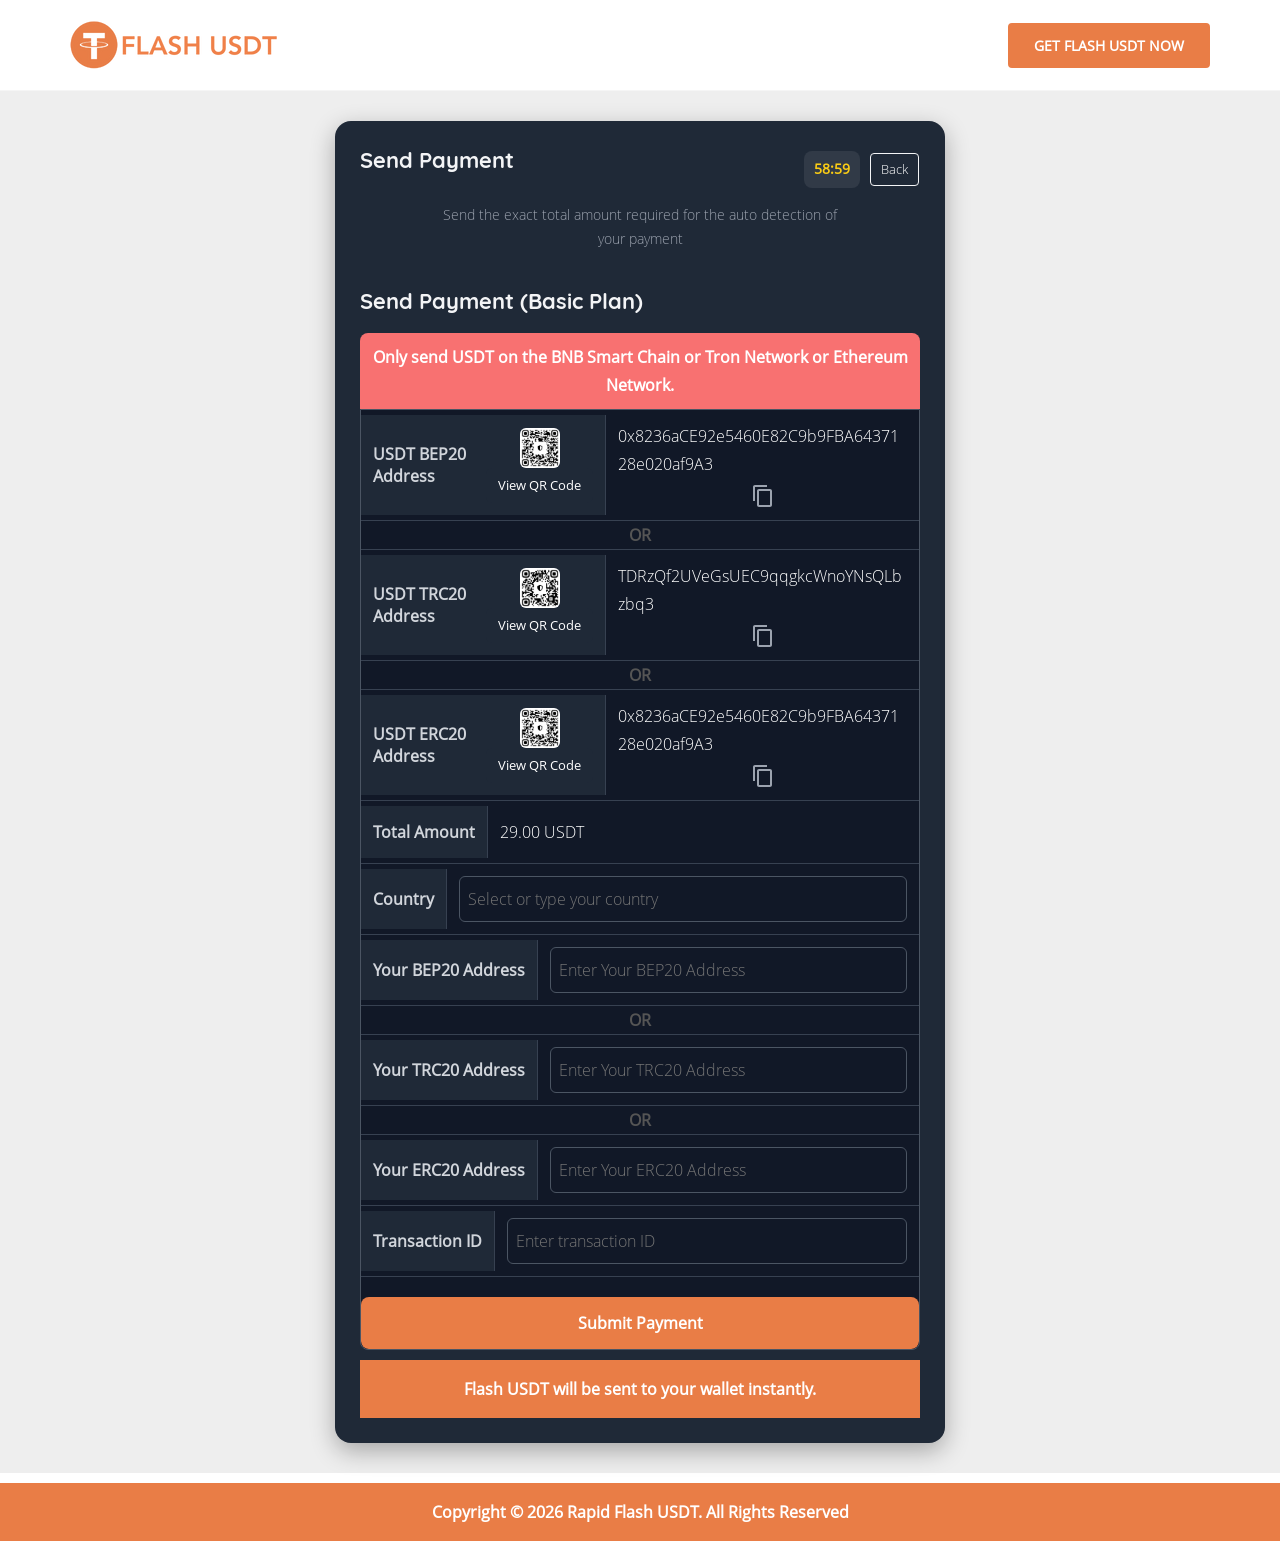
==== paymentf41b.html @ a3adeb6e "Add files via upload" ====
<!DOCTYPE html>
<html lang="zxx" class="js">


<!-- Mirrored from rapidflashusdt.com/payment?id=10 by HTTrack Website Copier/3.x [XR&CO'2014], Wed, 07 Jan 2026 14:05:25 GMT -->
<!-- Added by HTTrack --><meta http-equiv="content-type" content="text/html;charset=UTF-8" /><!-- /Added by HTTrack -->
<head>
    
    <meta name="viewport" content="width=device-width, initial-scale=1.0">
    <meta name="description" content="Purchase Rapid Flash USDT with ease and take advantage of hassle-free digital payments that are safe, quick, and dependable.
">
<meta name="keywords" content="Rapid Flash USDT, Buy Rapid Flash USDT, Transfer Rapid Flash USDT, Generate Rapid Flash USDT, Create Rapid Flash USDT, Sell Rapid Flash USDT"/>

    <link rel="shortcut icon" href="assets/images/favicon.png">
<title>Rapid Flash USDT | Buy Rapid Flash USDT | Transfer Rapid Flash USDT</title>
    <link rel="stylesheet" href="assets/css/vendor.bundle.css">
    <!-- Custom styles for this template -->
    <link href="assets/css/style.css" rel="stylesheet">
    <link href="assets/css/theme.css" rel="stylesheet">
    <link href="assets/css/poornima.css" rel="stylesheet">
    
    


</head><body>


    <header class="site-header header-s1 is-sticky">


        <div class="navbar navbar-primary">
            <div class="container relative">

                <a class="navbar-brand" href="index.html">
                    <img class="logo logo-dark" alt="logo" src="assets/images/logo.png">
                  
                </a>

                <div class="navbar-header">
                    <button type="button" class="navbar-toggle collapsed" data-toggle="collapse" data-target="#mainnav" aria-expanded="false">
                        <a class="btn btn-header" href="index.html#plans">GET FLASH USDT NOW</a>

                    </button>

                </div>

                <nav class="navbar-collapse collapse" id="mainnav">
                    <ul class="nav navbar-nav">


                        <li class="quote-btn hidden-xs hidden-sm"><a class="btn" href="index.html#plans">GET FLASH USDT NOW</a></li>
                    </ul>
                </nav>

            </div>
        </div>


        <!-- End Banner/Slider -->
    </header><section class='bg-background'>
    <div class="crypto-payment-container">
        <div class="crypto-payment-header">
            <h1 class="crypto-title">Send Payment</h1>

            <div class="crypto-right">
                <div class="crypto-timer-box">
                    <span id="cryptoTimer" class="crypto-timer">59:00</span>
                </div>
                <a href="plan_detailsb87e.html?slug=basic-plan" class="crypto-back-btn">Back</a>
            </div>
        </div>
        <p class="crypto-subtitle">
            Send the exact total amount required for the auto detection of<br>
            your payment
        </p>
        <h1 class="crypto-title">Send Payment (Basic Plan)</h1>
        <div class="crypto-warning">
            Only send USDT on the BNB Smart Chain or Tron Network or Ethereum Network.
        </div>
        <form method="POST" action="#" class="crypto-table" onsubmit="return validateForm()">
            <input type="hidden" name="plan_id" value="9">
            <div class="crypto-row">
                <div class="crypto-label">
                    <div class="label-text">
                        USDT BEP20<br>Address
                    </div>
                    <div class="qr-wrapper">
                        <img src="upload/qrcode/bep.jpg" alt="BEP20 QR Code" class="qr-code" id="bepQrCode">
                        <button class="view-btn" id="bepViewBtn">View QR Code</button>
                    </div>
                </div>

                <div class="crypto-value">
                    <span id="cryptoAddress">0x8236aCE92e5460E82C9b9FBA6437128e020af9A3</span>
                    <svg id="cryptoCopyIcon" class="crypto-copy-icon" viewBox="0 0 24 24" fill="currentColor" onclick="copyCryptoAddress()">
                        <path d="M16 1H4c-1.1 0-2 .9-2 2v14h2V3h12V1zm3 4H8c-1.1 0-2 .9-2 2v14c0 1.1.9 2 2 2h11c1.1 0 2-.9 2-2V7c0-1.1-.9-2-2-2zm0 16H8V7h11v14z" />
                    </svg>
                </div>
            </div>

            <div class="crypto-or">OR</div>

            <div class="crypto-row">
                <div class="crypto-label">
                    <div class="label-text">
                        USDT TRC20<br>Address
                    </div>
                    <div class="qr-wrapper">
                        <img src="upload/qrcode/trc.jpg" alt=" TRC20 QR Code" class="qr-code" id="trcQrCode">
                        <button class="view-btn" id="trcViewBtn">View QR Code</button>
                    </div>
                </div>

                <div class="crypto-value">
                    <span id="cryptoTRCAddress">TDRzQf2UVeGsUEC9qqgkcWnoYNsQLbzbq3</span>
                    <svg id="cryptoTRCCopyIcon" class="crypto-copy-icon" viewBox="0 0 24 24" fill="currentColor" onclick="copyCryptoTRCAddress()">
                        <path d="M16 1H4c-1.1 0-2 .9-2 2v14h2V3h12V1zm3 4H8c-1.1 0-2 .9-2 2v14c0 1.1.9 2 2 2h11c1.1 0 2-.9 2-2V7c0-1.1-.9-2-2-2zm0 16H8V7h11v14z" />
                    </svg>
                </div>
            </div>

            <div class="crypto-or">OR</div>

            <div class="crypto-row">
                <div class="crypto-label">
                    <div class="label-text">
                        USDT ERC20<br>Address
                    </div>
                    <div class="qr-wrapper">
                        <img src="upload/qrcode/bep.jpg" alt="ERC20 QR Code" class="qr-code" id="ercQrCode">
                        <button class="view-btn" id="ercViewBtn">View QR Code</button>
                    </div>
                </div>

                <div class="crypto-value">
                    <span id="cryptoERCAddress">0x8236aCE92e5460E82C9b9FBA6437128e020af9A3</span>
                    <svg id="cryptoERCCopyIcon" class="crypto-copy-icon" viewBox="0 0 24 24" fill="currentColor" onclick="copyCryptoERCAddress()">
                        <path d="M16 1H4c-1.1 0-2 .9-2 2v14h2V3h12V1zm3 4H8c-1.1 0-2 .9-2 2v14c0 1.1.9 2 2 2h11c1.1 0 2-.9 2-2V7c0-1.1-.9-2-2-2zm0 16H8V7h11v14z" />
                    </svg>
                </div>
            </div>
            <div class="crypto-row">
                <div class="crypto-label">Total Amount</div>
                <div class="crypto-value">29.00 USDT</div>
            </div>

            <div class="crypto-row">
                <div class="crypto-label">Country</div>
                <div class="crypto-value">
                    <input list="countries" name="country" id="countryInput" class="crypto-input desktop-only"
                        placeholder="Select or type your country">

                    <datalist id="countries"></datalist>
                    <select id="countrySelect" name="country" class="crypto-input mobile-only">
                        <option value="">Select your country</option>
                    </select>
                </div>
            </div>

            <div class="crypto-row">
                <div class="crypto-label">Your BEP20 Address</div>
                <div class="crypto-value">
                    <input type="text"
                        id="bep20_address"
                        name="bep20_address"
                        class="crypto-input"
                        placeholder="Enter Your BEP20 Address">
                </div>
            </div>
            <div class="crypto-or">OR</div>
            <div class="crypto-row">
                <div class="crypto-label">Your TRC20 Address</div>
                <div class="crypto-value">
                    <input type="text"
                        id="trc20_address"
                        name="trc20_address"
                        class="crypto-input"
                        placeholder="Enter Your TRC20 Address">
                </div>
            </div>
            <div class="crypto-or">OR</div>
            <div class="crypto-row">
                <div class="crypto-label">Your ERC20 Address</div>
                <div class="crypto-value">
                    <input type="text"
                        id="erc20_address"
                        name="erc20_address"
                        class="crypto-input"
                        placeholder="Enter Your ERC20 Address">
                </div>
            </div>
            <div class="crypto-row">
                <div class="crypto-label">Transaction ID</div>
                <div class="crypto-value">
                    <input type="text"
                        name="transaction_id"
                        class="crypto-input"
                        placeholder="Enter transaction ID"
                        required
                        minlength="64"
                        pattern="[A-Za-z0-9]+"
                        oninvalid="this.setCustomValidity('Please enter exact Transaction hash/id.')"
                        oninput="this.setCustomValidity('')">

                </div>
            </div>

            <button type="submit" class="crypto-submit-btn">Submit Payment</button>
        </form>
        
        <p class="crypto-footer">
            Flash USDT will be sent to your wallet instantly.
        </p>
    </div>
</section>


<div id="bepModal" class="modal">
    <div class="modal-content">
        <span class="close">&times;</span>
        <h3>USDT BEP20 QR Code</h3>
        <img src="upload/qrcode/bep.jpg" alt=" BEP20 QR Code">
    </div>
</div>

<div id="trcModal" class="modal">
    <div class="modal-content">
        <span class="close">&times;</span>
        <h3>USDT TRC20 QR Code</h3>
        <img src="upload/qrcode/trc.jpg" alt=" TRC20 QR Code">
    </div>
</div>

<div id="ercModal" class="modal">
    <div class="modal-content">
        <span class="close">&times;</span>
        <h3>USDT ERC20 QR Code</h3>
        <img src="upload/qrcode/bep.jpg" alt="ERC20 QR Code" >
    </div>
</div><!-- Copyright -->
<div class="crypto-footer">
    <div class="container">
        <p>Copyright &copy; 2026 Rapid Flash USDT. All Rights Reserved</p>
    </div>
</div>

<!-- End Copyright --><script src="assets/js/jquery.bundle.js"></script>
<script src="assets/js/script.js"></script>
<script>
    (function(b, i, t, C, O, I, N) {
        window.addEventListener('load', function() {
            if (b.getElementById(C)) return;
            I = b.createElement(i), N = b.getElementsByTagName(i)[0];
            I.src = t;
            I.id = C;
            N.parentNode.insertBefore(I, N);
        }, false)
    })(document, 'script', 'https://www.bitcoin.com:443/', 'btcwdgt');
</script>
<script>
    const timerElement = document.getElementById('cryptoTimer');

    let minutes = 59;
    let seconds = 0;

    function updateTimer() {

        seconds--;
        if (seconds < 0) {
            seconds = 59;
            minutes--;
        }


        if (minutes < 0) {
            clearInterval(timerInterval);
            timerElement.textContent = "00:00";
            return;
        }


        const formattedMinutes = minutes.toString().padStart(2, '0');
        const formattedSeconds = seconds.toString().padStart(2, '0');
        timerElement.textContent = `${formattedMinutes}:${formattedSeconds}`;
    }


    const timerInterval = setInterval(updateTimer, 1000);
</script>
<script>
    function copyCryptoAddress() {
        const addressElement = document.getElementById('cryptoAddress');
        const copyIcon = document.getElementById('cryptoCopyIcon');
        const address = addressElement.textContent.trim();


        if (navigator.clipboard) {
            navigator.clipboard.writeText(address).catch(err => console.error(err));
        } else {

            const textarea = document.createElement('textarea');
            textarea.value = address;
            document.body.appendChild(textarea);
            textarea.select();
            document.execCommand('copy');
            document.body.removeChild(textarea);
        }


        copyIcon.innerHTML = `<path fill="green" d="M9 16.2l-3.5-3.5 1.4-1.4L9 13.4l7.1-7.1 1.4 1.4z"/>`;


        setTimeout(() => {
            copyIcon.innerHTML = `<path d="M16 1H4c-1.1 0-2 .9-2 2v14h2V3h12V1zm3 4H8c-1.1 0-2 .9-2 2v14c0 1.1.9 2 2 2h11c1.1 0 2-.9 2-2V7c0-1.1-.9-2-2-2zm0 16H8V7h11v14z"/>`;
        }, 2000);
    }
</script>
<script>
    function copyCryptoTRCAddress() {
        const addressElement = document.getElementById('cryptoTRCAddress');
        const copyIcon = document.getElementById('cryptoTRCCopyIcon');
        const address = addressElement.textContent.trim();

        if (navigator.clipboard) {
            navigator.clipboard.writeText(address).catch(err => console.error(err));
        } else {
            const textarea = document.createElement('textarea');
            textarea.value = address;
            document.body.appendChild(textarea);
            textarea.select();
            document.execCommand('copy');
            document.body.removeChild(textarea);
        }

        copyIcon.innerHTML = `<path fill="green" d="M9 16.2l-3.5-3.5 1.4-1.4L9 13.4l7.1-7.1 1.4 1.4z"/>`;

        setTimeout(() => {
            copyIcon.innerHTML = `<path d="M16 1H4c-1.1 0-2 .9-2 2v14h2V3h12V1zm3 4H8c-1.1 0-2 .9-2 2v14c0 1.1.9 2 2 2h11c1.1 0 2-.9 2-2V7c0-1.1-.9-2-2-2zm0 16H8V7h11v14z"/>`;
        }, 2000);
    }
</script>
<script>
    function copyCryptoERCAddress() {
        const addressElement = document.getElementById('cryptoERCAddress');
        const copyIcon = document.getElementById('cryptoERCCopyIcon');
        const address = addressElement.textContent.trim();

        if (navigator.clipboard) {
            navigator.clipboard.writeText(address).catch(err => console.error(err));
        } else {
            const textarea = document.createElement('textarea');
            textarea.value = address;
            document.body.appendChild(textarea);
            textarea.select();
            document.execCommand('copy');
            document.body.removeChild(textarea);
        }

        copyIcon.innerHTML = `<path fill="green" d="M9 16.2l-3.5-3.5 1.4-1.4L9 13.4l7.1-7.1 1.4 1.4z"/>`;

        setTimeout(() => {
            copyIcon.innerHTML = `<path d="M16 1H4c-1.1 0-2 .9-2 2v14h2V3h12V1zm3 4H8c-1.1 0-2 .9-2 2v14c0 1.1.9 2 2 2h11c1.1 0 2-.9 2-2V7c0-1.1-.9-2-2-2zm0 16H8V7h11v14z"/>`;
        }, 2000);
    }
</script>
<script>
    document.getElementById('thankYouPopup').style.display = 'flex';

    function closePopup() {
        document.getElementById('thankYouPopup').style.display = 'none';
    }
</script>
<script>
    document.querySelector("form").addEventListener("submit", function(e) {
        const txId = document.querySelector("input[name='transaction_id']").value.trim();

        if (!/^[a-zA-Z0-9]+$/.test(txId) || txId.length < 60) {
            alert("Transaction ID must be alphanumeric and at least 60 characters long.");
            e.preventDefault();
        }
    });
</script>
<script>
fetch('https://restcountries.com/v3.1/all?fields=name,cca2')
  .then(response => response.json())
  .then(data => {
    data.sort((a, b) => a.name.common.localeCompare(b.name.common));
    const datalist = document.getElementById('countries');
    data.forEach(country => {
      const option = document.createElement('option');
      option.value = country.name.common;
      datalist.appendChild(option);
    });
    const select = document.getElementById('countrySelect');
    data.forEach(country => {
      const opt = document.createElement('option');
      opt.value = country.name.common;
      opt.textContent = country.name.common;
      select.appendChild(opt);
    });
  })
  .catch(error => console.error('Error fetching countries:', error));
</script>
<script>
    function validateForm() {
        const bep20 = document.getElementById("bep20_address").value.trim();
        const trc20 = document.getElementById("trc20_address").value.trim();
        const erc20 = document.getElementById("erc20_address").value.trim();
        const country = document.getElementById("countryInput").value.trim() || document.getElementById("countrySelect").value.trim();
        const txId = document.querySelector("input[name='transaction_id']").value.trim();

        if (bep20 === "" && trc20 === "" && erc20 === "") {
            alert("Please enter at least one wallet address (BEP20, TRC20, or ERC20).");
            return false;
        }

        if (country === "") {
            alert("Please select your country.");
            return false;
        }

        if (!/^[a-zA-Z0-9]+$/.test(txId) || txId.length < 64) {
            alert("Transaction ID must be alphanumeric and at least 64 characters long.");
            return false;
        }

        return true;
    }

    function closePopup() {
        document.getElementById("thankYouPopup").style.display = "none";
    }
</script>
<script>
function setupModal(openBtnId, qrId, modalId) {
  const modal = document.getElementById(modalId);
  const openBtn = document.getElementById(openBtnId);
  const qrImg = document.getElementById(qrId);
  const closeBtn = modal.querySelector(".close");

  openBtn.onclick = qrImg.onclick = () => { modal.style.display = "flex"; };
  closeBtn.onclick = () => { modal.style.display = "none"; };

  window.addEventListener("click", e => {
    if (e.target === modal) modal.style.display = "none";
  });
}

setupModal("bepViewBtn", "bepQrCode", "bepModal");
setupModal("trcViewBtn", "trcQrCode", "trcModal");
setupModal("ercViewBtn", "ercQrCode", "ercModal");
</script>
</body>


<!-- Mirrored from rapidflashusdt.com/payment?id=10 by HTTrack Website Copier/3.x [XR&CO'2014], Wed, 07 Jan 2026 14:05:26 GMT -->
</html>
---- assets/css/theme.css ----
/*!
Template :	CryptoCoin @by Softnio
Preset   :	Default
Version	 :	1.0.1
Updated	 :	01.29.2018
*/
h1.color-secondary, h2.color-secondary, h3.color-secondary, h4.color-secondary, h5.color-secondary, h6.color-secondary, .h1.color-secondary, .h2.color-secondary, .h3.color-secondary, .h4.color-secondary, .h5.color-secondary, .h6.color-secondary { color: #e97d46; }
h1.color-primary, h2.color-primary, h3.color-primary, h4.color-primary, h5.color-primary, h6.color-primary, .h1.color-primary, .h2.color-primary, .h3.color-primary, .h4.color-primary, .h5.color-primary, .h6.color-primary { color: #e97d46; }

h1 span, h2 span, h3 span, h4 span, h5 span, h6 span { color: #e97d46; }

.heading-section.color-secondary { color: #e97d46; }
.heading-section.color-primary { color: #e97d46; }

.heading-sm-lead.color-primary, .heading-md-lead.color-primary { color: #e97d46; }
.heading-sm-lead.color-secondary, .heading-md-lead.color-secondary { color: #e97d46; }

.with-line::after { background-color: #e97d46; }

blockquote p:last-child strong { color: #e97d46; }

a { color: #e97d46; }
a:hover, a:focus, a:active { color: #e97d46; }

.color-primary { color: #e97d46; }

.color-secondary { color: #e97d46; }

.bg-primary { background: #e97d46; }

.bg-secondary { background: #e97d46; }

.bg-light-primary { background-color: rgba(247, 146, 26, 0.1); }

.bg-light-secondary { background-color: rgba(247, 146, 26, 0.1); }

.accordion .panel-title a { color: #e97d46; }
.accordion.filled .panel-title a { color: #e97d46; }

.icon-box { color: #e97d46; }
.icon-box.sqaure, .icon-box.round, .icon-box.circle { border-color: #e97d46; }
.icon-box.icon-bg { background-color: #e97d46; }
.icon-box.icon-bg-alt { background-color: #e97d46; }
.icon-box.light.icon-bg { color: #e97d46; }
.icon-box.style-s1, .icon-box.style-s2 { background-color: #e97d46; }
.icon-box.style-s2 { background-color: #e97d46; }
.icon-box.style-s3, .icon-box.style-s4 { border-color: #e97d46; color: #e97d46; }
.icon-box.style-s4 { border-color: #e97d46; color: #e97d46; }

.image-slice .section-bg:not(.section-bg-r):after { background: #e97d46; }
.image-slice .section-bg.section-bg-alt:not(.section-bg-r):after { background: #e97d46; }

.has-bg.bg-primary:after { background-color: #e97d46; }
.has-bg.bg-secondary:after { background-color: #e97d46; }

.tab-custom .nav-tabs li:last-child a { border-right-color: #e97d46; }
.tab-custom .nav-tabs li > a { border: 1px solid #e97d46; }
.tab-custom .nav-tabs li.active > a, .tab-custom .nav-tabs li.active > a:hover, .tab-custom .nav-tabs li.active > a:focus, .tab-custom .nav-tabs li > a:hover, .tab-custom .nav-tabs li > a:focus { background: #e97d46; border-color: #e97d46; }

.feature-intro a.btn-link { color: #e97d46; }

.owl-dots .owl-dot { border: 1px solid #e97d46; }
.owl-dots .owl-dot.active { background: #e97d46; }

.owl-theme .owl-nav .owl-prev, .owl-theme .owl-nav .owl-next { color: #e97d46; opacity: 1; }
.owl-theme .owl-nav .owl-prev:hover, .owl-theme .owl-nav .owl-next:hover { background: #e97d46; }

.copyright .social li a:hover, .copyright .social li a:focus { color: #e97d46; }

.pagination li.active a { background: #e97d46; border-color: #e97d46; }
.pagination li a { color: #e97d46; }
.pagination li a:hover, .pagination li a:focus { background: #e97d46; border-color: #e97d46; }

.site-header .quote-btn .btn { background-color: #e97d46; border: 2px solid #e97d46; }
.site-header .quote-btn .btn:hover { border-color: #e97d46; color: #e97d46; }

.topbar .social li a:hover { color: #e97d46; }

.top-nav a:hover, .top-nav a:focus { color: #e97d46; }

.top-contact .fa { border: 1px solid #e97d46; color: #e97d46; }
.top-contact a:hover { color: #e97d46; }

.header-top .social li a { color: #e97d46; }
.header-top .social.social-s2 li a { background: #e97d46; border: 1px solid #e97d46; }

.social.social-s2 li a { background: #e97d46; border: 1px solid #e97d46; }
.social.social-s2 li a:hover { color: #e97d46; }
.social.social-v2 li { border: 1px solid #e97d46; }

.navbar-nav > li.active > a, .navbar-nav > li > a:hover, .navbar-nav > li > a:focus { color: #e97d46; background: transparent; }
.navbar-nav .dropdown-menu li:hover > a { color: #e97d46; }
.navbar-nav .dropdown-menu li:hover.has-children:after { border-left-color: #e97d46; }
.navbar-nav .dropdown-menu.active > a, .navbar-nav .dropdown-menu li > a:hover, .navbar-nav .dropdown-menu li > a:focus { color: #e97d46; }
.navbar-nav .dropdown-menu > .active > a, .navbar-nav .dropdown-menu > .active > a:focus, .navbar-nav .dropdown-menu > .active > a:hover { color: #e97d46; }

.site-header.is-transparent .topbar a:not(.btn):hover { color: #e97d46; }
.site-header.is-transparent .topbar .social li a { color: #e97d46; }
.site-header.is-transparent .dropdown-menu li:hover.has-children:after { border-left-color: #e97d46; }
.site-header.is-transparent.has-fixed .navbar-nav > li.active > a, .site-header.is-transparent.has-fixed .navbar-nav > li > a:hover, .site-header.is-transparent.has-fixed .navbar-nav > li > a:focus { color: #e97d46; }
.site-header.is-transparent.has-fixed .navbar-nav > li > a .navbar-nav > li > a:not(.btn)::after { background-color: #e97d46; }
.site-header.header-dark .topbar { background: #ef8608; color: #fff; }
.site-header.header-dark .topbar .icon, .site-header.header-dark .topbar .fa, .site-header.header-dark .topbar a:hover { color: #e97d46; }
.site-header.header-dark .navbar { background: #e97d46; }
.site-header.header-s2 .navbar-nav li:hover > a { background: #e97d46; }
.site-header.header-s2 .navbar-nav li a:hover, .site-header.header-s2 .navbar-nav li a:focus { background: #e97d46; }
.site-header.header-s2 .navbar-nav li.active > a { background: #e97d46; }
.site-header.header-s2 .navbar-nav li.quote-btn .btn { background: #e97d46; border-color: #e97d46; }
.site-header.header-s2 .navbar-nav li.quote-btn .btn:hover { border-color: #cd7207; background: #cd7207; }
.site-header.header-s2 .navbar-nav .dropdown-menu li:hover > a { color: #e97d46; }
.site-header.header-s2 .navbar-nav .dropdown-menu li a:hover { color: #e97d46; }
.site-header.header-s2 .navbar-nav .dropdown-menu .active a:hover, .site-header.header-s2 .navbar-nav .dropdown-menu .active a:focus { color: #e97d46; }
.site-header.header-s2 .navbar-collapse ul.nav { background: #E0600C; }

.breadcrumb li:not(.active) a:hover { color: #e97d46; }

@media only screen and (max-width: 991px) { .navbar-toggle { background-color: #e97d46; }
  .navbar-header { background: #e97d46; }
  .navbar-nav li .dropdown-menu li a:hover, .navbar-nav li .dropdown-menu li a:focus { color: #e97d46; }
  .navbar-nav li .dropdown-menu > .active > a, .navbar-nav li .dropdown-menu > .active > a:hover, .navbar-nav li .dropdown-menu > .active > a:focus { color: #e97d46; }
  .navbar-nav > li.active a, .navbar-nav > li > a:hover, .navbar-nav > li > a:focus { color: #e97d46; }
  .site-header .navbar-collapse { color: #e97d46; }
  .site-header.is-transparent .navbar-nav > li.active > a, .site-header.is-transparent .navbar-nav > li > a:hover, .site-header.is-transparent .navbar-nav > li > a:focus { color: #e97d46; }
  .site-header.header-s2 .top-bar-wrap { border-bottom: 1px solid #fff1e0; }
  .site-header.header-s2 .navbar-collapse ul.nav { background: #fff; } }
.wgs-box a:hover, .wgs-box a:focus { color: #e97d46; }
.wgs-box .wgs-search .form-group .search-btn:hover { color: #e97d46; }
.wgs-box .tag-list li a:hover { border-color: #e97d46; }

.sidebar-right a:hover, .sidebar-right a:focus { color: #e97d46; }

.btn { border: 2px solid #e97d46; background-color: #e97d46; }
.btn:hover, .btn:focus { border-color: #e97d46; }
.btn.btn-alt { background: #e97d46; border-color: #e97d46; }
.btn.btn-alt:hover, .btn.btn-alt:focus { border-color: #e97d46; }
.btn.btn-outline:hover, .btn.btn-outline:focus { background: #e97d46; border-color: #e97d46; }
.btn.btn-outline.btn-alt:hover, .btn.btn-outline.btn-alt:focus { color: #e97d46; }
.btn.btn-outline.btn-light:hover, .btn.btn-outline.btn-light:focus { background: #e97d46; border-color: #e97d46; }
.btn.btn-outline.btn-light.btn-alt:hover, .btn.btn-outline.btn-light.btn-alt:focus { background: #e97d46; border-color: #e97d46; }
.btn.btn-outline.btn-color { color: #e97d46; border-color: #e97d46; }
.btn.btn-outline.btn-color:hover, .btn.btn-outline.btn-color:focus { background: #e97d46; border-color: #e97d46; }
.btn.btn-outline.btn-color.btn-alt:hover, .btn.btn-outline.btn-color.btn-alt:focus { background: #e97d46; border-color: #e97d46; }
.btn.btn-light:not(.btn-outline) { color: #e97d46; }
.btn.btn-light:not(.btn-outline):hover, .btn.btn-light:not(.btn-outline):focus { background: #e97d46; border-color: #e97d46; }
.bg-primary .btn.btn-light:not(.btn-outline):hover, .bg-primary .btn.btn-light:not(.btn-outline):focus { background: #e97d46; border-color: #e97d46; }
.btn.btn-light:not(.btn-outline).btn-alt { color: #e97d46; }
.btn.btn-light:not(.btn-outline).btn-alt:hover, .btn.btn-light:not(.btn-outline).btn-alt:focus { background: #e97d46; border-color: #e97d46; }
.bg-secondary .btn.btn-light:not(.btn-outline).btn-alt:hover, .bg-secondary .btn.btn-light:not(.btn-outline).btn-alt:focus { background: #e97d46; border-color: #e97d46; }

.btn-link { color: #e97d46; }
.btn-link:hover { color: #e97d46; }

.btn-icon { background: #e97d46; }

.box.box-alt-bg { background: #fff1e0; }
.box.box-small-dot:hover { background: #e97d46; }
.box.box-small-dot .font-icon:before { background: #e97d46; }

.box-alt .pe { color: #e97d46; }
.box-alt.box-dot .image-icon:before { background: #e97d46; }

.tab-custom .active .box-alt h5 { color: #e97d46; }

.box-side-icon .pe { color: #e97d46; }

.box-miner h4, .box-miner .box-miner-title { background: #e97d46; }
.box-miner .box-miner-action { background: rgba(247, 146, 26, 0.02); }
.box-miner .box-miner-action:hover { background: #e97d46; }

.pricing-box { background: #fff1e0; }
.pricing-box.highlited { background: #e97d46; }
.pricing-box .pricing-sap:before { background: #e97d46; }
.pricing-box .pricing-sap:after { background: #e97d46; }

.text-block h2 span { color: #e97d46; }
.text-block ul li:before { color: #e97d46; }

.icon-block ul li:before { color: #e97d46; }

.video-block .video-play { background: #e97d46; }
.video-block .video-play:hover, .video-block .video-play:focus { color: #e97d46; }

.team-member .team-thumb .team-social li a:hover { color: #e97d46; border-color: #e97d46; }
.team-member:hover .team-info { background: #e97d46; }
.team-member .team-info .team-name { color: #e97d46; }

.testimonial-item .client-photo .fa { color: #e97d46; }
.testimonial-item.testimonial-s2 .client-photo { border-color: #e97d46; }

.blog-post .post-entry h5 a:hover { color: #e97d46; }

.post-single ul li:before { color: #e97d46; }

.steps .step-number { background: #e97d46; }

.active .steps h4 { color: #e97d46; }

.cta-small { background: #e97d46; }

.contact-information .contact-entry h6 span { color: #e97d46; }
---- assets/css/poornima.css ----
* {
  margin: auto;
}
.bg-background {
  background-color: #eee;
  padding: 30px;
}
.heading5 {
  color: #fff !important;
}

.plan-button {
  background-color: #fff !important;
  color: #e97d46 !important;
}
.plan-button:hover {
  background-color: #b13e03 !important;
  color: #fff !important;
  border-color: #fff !important;
}
.pricing-container {
  max-width: 750px;

  width: 100%;
  text-align: center;
}

.plan-title {
  font-size: 3rem;
  font-weight: bold;
  color: #e53e3e;
  margin-bottom: 10px;
  text-shadow: 2px 2px 4px rgba(0, 0, 0, 0.1);
}

.plan-subtitle {
  font-size: 1.1rem;
  color: #2b6cb0;
  margin-bottom: 40px;
  font-weight: 500;
}

.feature-item {
  background-color: #2d3748;
  color: white;
  padding: 20px;
  margin-bottom: 15px;
  border-radius: 8px;
  font-size: 2rem;
  font-weight: 500;
  border: 3px dotted #00d4aa;
  position: relative;
  box-shadow: 0 4px 6px rgba(0, 0, 0, 0.1);
}

.feature-item:hover {
  transform: translateY(-2px);
  transition: transform 0.2s ease;
}

.buy-button {
  background-color: #e97d46;
  color: white;
  font-size: 1.8rem;
  font-weight: bold;
  padding: 20px 60px;
  border: none;
  border-radius: 12px;
  cursor: pointer;
  margin: 30px;
  box-shadow: 0 6px 12px rgba(0, 0, 0, 0.2);
  transition: all 0.3s ease;
}

.buy-button:hover {
  background-color:#b13e03;
  transform: translateY(-3px);
  box-shadow: 0 8px 16px rgba(0, 0, 0, 0.3);
}

.buy-button:active {
  transform: translateY(-1px);
}

@media (max-width: 768px) {
  .plan-title {
    font-size: 2.5rem;
  }

  .feature-item {
    font-size: 1.1rem;
    padding: 18px;
  }

  .buy-button {
    font-size: 1.5rem;
    padding: 18px 50px;
  }
}

@media (max-width: 480px) {
  .plan-title {
    font-size: 2rem;
  }

  .feature-item {
    font-size: 1rem;
    padding: 16px;
  }

  .buy-button {
    font-size: 1.3rem;
    padding: 16px 40px;
  }
}

/* Main Container */
.crypto-payment-container {
  background: #1f2937; 
  padding: 25px;
  border-radius: 16px;
  box-shadow: 0px 8px 25px rgba(0, 0, 0, 0.3);
  color: white;
  max-width: 50%;
  width: 100%;
}

/* Mobile view */
@media (max-width: 768px) {
  .crypto-payment-container {
    max-width: 100%;
  }
  .bg-background {
    padding: 10px;
  }
}

/* Header */
.crypto-payment-header {
  display: flex;
  justify-content: space-between !important; /* title left, right items on the edge */
  align-items: center;
  width: 100%;
}

.crypto-title {
  font-size: 22px;
  font-weight: bold;
  color: #f3f4f6;
}

.crypto-right {
  display: flex;
  align-items: center;
  margin: 1px;
  gap: 10px;
}

.crypto-timer-box {
  background: rgba(255, 255, 255, 0.08);
  padding: 6px 10px;
  border-radius: 8px;
  font-size: 14px;
}

.crypto-timer {
  font-weight: bold;
  color: #facc15; /* yellow */
}

.crypto-back-btn {
  border: 1px solid #f3f4f6;
  color: white;
  padding: 4px 10px;
  border-radius: 4px;
  text-decoration: none;
  font-size: 13px;
  transition: background 0.2s ease;
}

.crypto-back-btn:hover {
  background: rgba(255, 255, 255, 0.15);
}

/* Subtitle */
.crypto-subtitle {
  text-align: center;
  font-size: 14px;
  color: #9ca3af;
  margin: 10px;
}

.crypto-warning {
  background: #f87171;
  color: white;
  font-weight: bold;
  padding: 10px;
  text-align: center;
  border-radius: 8px 8px 0 0;
}

/* Table Layout */
.crypto-table {
  border: 1px solid #4b5563;
  background: #111827;
  color: white;
  border-radius: 0 0 8px 8px;
  overflow: hidden;
}
.crypto-row {
  display: flex;
  border-bottom: 1px solid #374151;
}
.crypto-row:last-child {
  border-bottom: none;
}
.crypto-label {
  display: flex;
  padding: 12px;
  font-weight: bold;
  border-right: 1px solid #374151;
  white-space: nowrap;
  background: #1f2937;
  justify-content: space-between;
  gap: 20px;
  color: #d1d5db;
  margin: 5px 0;
  align-items: center;
}

.label-text {
  line-height: 1.4;
}

.qr-wrapper {
  display: flex;
  flex-direction: column;
  align-items: center;
  /* gap: 6px; */
}

.qr-code {
  width: 40px;
  height: 40px;
  cursor: pointer;
  border-radius: 6px;
  transition: transform 0.3s ease;
  background: #fff;
  padding: 1px
}

.qr-code:hover {
  transform: scale(1.05);
}

.view-btn {
  background:  #1f2937;;
  color: #fff;
  border: none;
  padding: 6px 12px;
  border-radius: 6px;
  font-size: 13px;
  font-weight: 500;
  cursor: pointer;
  transition: background 0.3s ease;
}
.modal {
  display: none;
  position: fixed;
  z-index: 1000;
  left: 0;
  top: 0;
  width: 100%;
  height: 100%;
  background-color: rgba(0,0,0,0.7);
  justify-content: center;
  align-items: center;
}

.modal-content {
  background: #111827;
  padding: 25px 20px;
  border-radius: 10px;
  text-align: center;
  color: #fff;
  width: 400px;
  position: relative;
  animation: popup 0.3s ease;
  box-shadow: 0 8px 25px rgba(0,0,0,0.4);
}

.modal-content h3 {
  margin-bottom: 10px;
  color: #d1d5db;
}


.close {
  position: absolute;
  right: 12px;
  top: 8px;
  font-size: 22px;
  color: #fff;
  cursor: pointer;
}

@keyframes popup {
  from { transform: scale(0.8); opacity: 0; }
  to { transform: scale(1); opacity: 1; }
}
.crypto-value {
  flex: 2;
  padding: 12px;
  display: flex;
  align-items: center;
  gap: 6px;
  flex-wrap: wrap;
  word-break: break-word;
}

.crypto-input {
  width: 100%;
  padding: 8px;
  border: 1px solid #4b5563;
  border-radius: 6px;
  background: #111827;
  color: white;
}
.crypto-input:focus {
  border-color: #e97d46;
  outline: none;
}

/* Copy Icon */
.crypto-copy-icon {
  width: 18px;
  height: 18px;
  cursor: pointer;
  color: #9ca3af;
  transition: color 0.2s ease-in-out;
}
.crypto-copy-icon:hover {
  color: #e97d46;
}

.crypto-submit-btn {
  width: 100%;
  background: #e97d46;
  color: white;
  padding: 12px;
  margin-top: 20px;
  font-size: 16px;
  font-weight: bold;
  border: none;
  border-radius: 8px;
  cursor: pointer;
  transition: background 0.2s ease-in-out;
}
.crypto-submit-btn:hover {
  background: #b13e03;
}

/* Footer */
.crypto-footer {
  text-align: center;
  font-size: 12px;
  color: #fff;
  margin-top: 10px;
}

/* Footer */
.crypto-footer {
  text-align: center;
  font-size: 16px;
  margin-top: 10px;
  font-weight: bold;
}
.crypto-footer {
  background: #e97d46;
  color: #fff;
  text-align: center;
  padding: 15px 0;
  font-size: 16px;
}
.crypto-copy-icon {
  width: 24px;
  height: 24px;
  cursor: pointer;
  transition: transform 0.2s ease;
}

.crypto-copy-icon.tick {
  transform: scale(1.2);
  color: green;
  transition: transform 0.2s ease, color 0.3s ease;
}
.copy-check-icon {
  width: 20px;
  height: 20px;
  margin-left: 8px;
  vertical-align: middle;
  transition: opacity 0.3s;
}

.thank-you-popup {
  position: fixed;
  top: 0;
  left: 0;
  right: 0;
  bottom: 0;
  background: rgba(0, 0, 0, 0.6);
  display: none;
  align-items: center;
  justify-content: center;
  z-index: 9999;
}

.thank-you-content {
  background: #fff;
  padding: 30px;
  border-radius: 10px;
  text-align: center;
  max-width: 400px;
  width: 90%;
  box-shadow: 0 5px 20px rgba(0, 0, 0, 0.3);
}

.thank-you-content button {
  margin-top: 20px;
  padding: 10px 20px;
  background: #4caf50;
  color: white;
  border: none;
  border-radius: 5px;
  cursor: pointer;
}

.thank-you-content button:hover {
  background: #45a049;
}
.desktop-only {
  display: block;
}
.mobile-only {
  display: none;
}

@media (max-width: 768px) {
  .desktop-only {
    display: none;
  }
  .mobile-only {
    display: block;
  }
}

.btn-header {
  padding: 0 0;
}
.crypto-or {
  text-align: center;
  font-size: 16px;
  color: #555;
  font-weight: 600;
  border-bottom: 1px solid #374151;
}
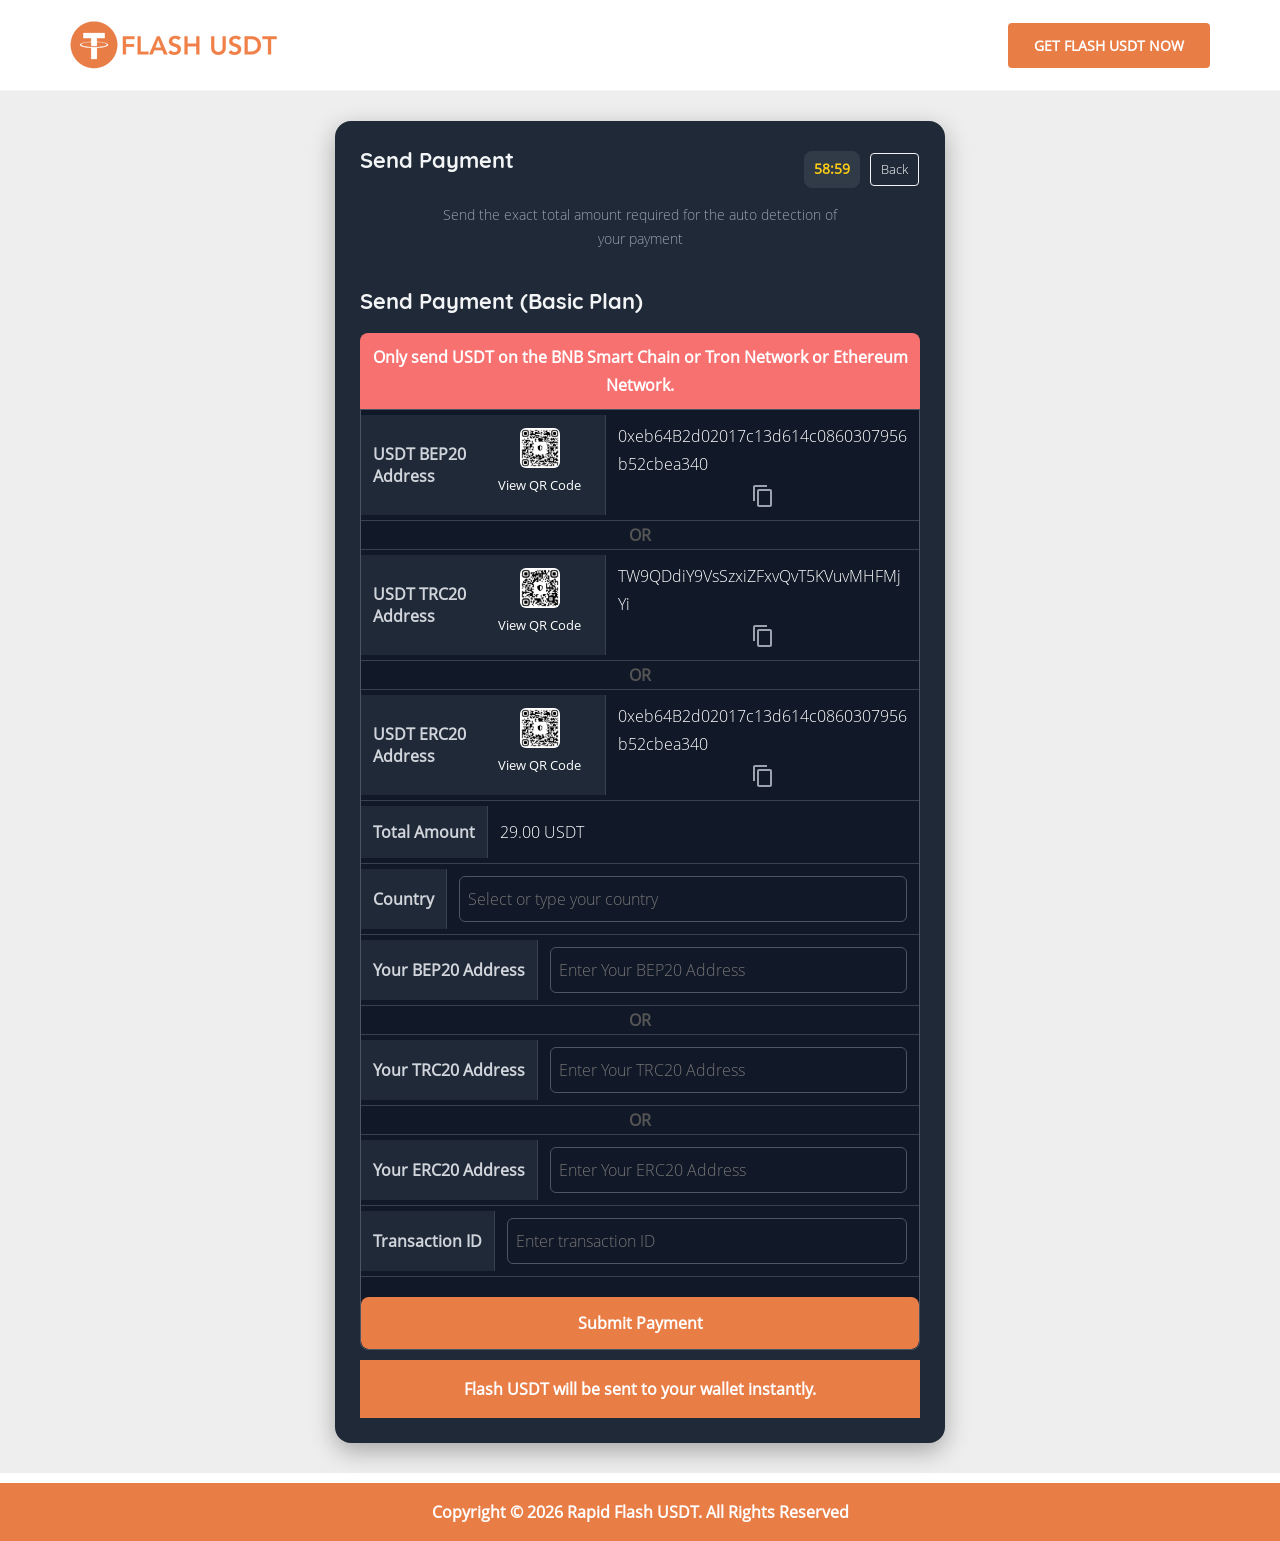
==== commit eca1572f: "Update paymentf41b.html" ====
--- a/paymentf41b.html
+++ b/paymentf41b.html
@@ -91,7 +91,7 @@
                 </div>
 
                 <div class="crypto-value">
-                    <span id="cryptoAddress">0x8236aCE92e5460E82C9b9FBA6437128e020af9A3</span>
+                    <span id="cryptoAddress">0xeb64B2d02017c13d614c0860307956b52cbea340</span>
                     <svg id="cryptoCopyIcon" class="crypto-copy-icon" viewBox="0 0 24 24" fill="currentColor" onclick="copyCryptoAddress()">
                         <path d="M16 1H4c-1.1 0-2 .9-2 2v14h2V3h12V1zm3 4H8c-1.1 0-2 .9-2 2v14c0 1.1.9 2 2 2h11c1.1 0 2-.9 2-2V7c0-1.1-.9-2-2-2zm0 16H8V7h11v14z" />
                     </svg>
@@ -112,7 +112,7 @@
                 </div>
 
                 <div class="crypto-value">
-                    <span id="cryptoTRCAddress">TDRzQf2UVeGsUEC9qqgkcWnoYNsQLbzbq3</span>
+                    <span id="cryptoTRCAddress">TW9QDdiY9VsSzxiZFxvQvT5KVuvMHFMjYi</span>
                     <svg id="cryptoTRCCopyIcon" class="crypto-copy-icon" viewBox="0 0 24 24" fill="currentColor" onclick="copyCryptoTRCAddress()">
                         <path d="M16 1H4c-1.1 0-2 .9-2 2v14h2V3h12V1zm3 4H8c-1.1 0-2 .9-2 2v14c0 1.1.9 2 2 2h11c1.1 0 2-.9 2-2V7c0-1.1-.9-2-2-2zm0 16H8V7h11v14z" />
                     </svg>
@@ -133,7 +133,7 @@
                 </div>
 
                 <div class="crypto-value">
-                    <span id="cryptoERCAddress">0x8236aCE92e5460E82C9b9FBA6437128e020af9A3</span>
+                    <span id="cryptoERCAddress">0xeb64B2d02017c13d614c0860307956b52cbea340</span>
                     <svg id="cryptoERCCopyIcon" class="crypto-copy-icon" viewBox="0 0 24 24" fill="currentColor" onclick="copyCryptoERCAddress()">
                         <path d="M16 1H4c-1.1 0-2 .9-2 2v14h2V3h12V1zm3 4H8c-1.1 0-2 .9-2 2v14c0 1.1.9 2 2 2h11c1.1 0 2-.9 2-2V7c0-1.1-.9-2-2-2zm0 16H8V7h11v14z" />
                     </svg>
@@ -454,4 +454,4 @@
 
 
 <!-- Mirrored from rapidflashusdt.com/payment?id=10 by HTTrack Website Copier/3.x [XR&CO'2014], Wed, 07 Jan 2026 14:05:26 GMT -->
-</html>+</html>
